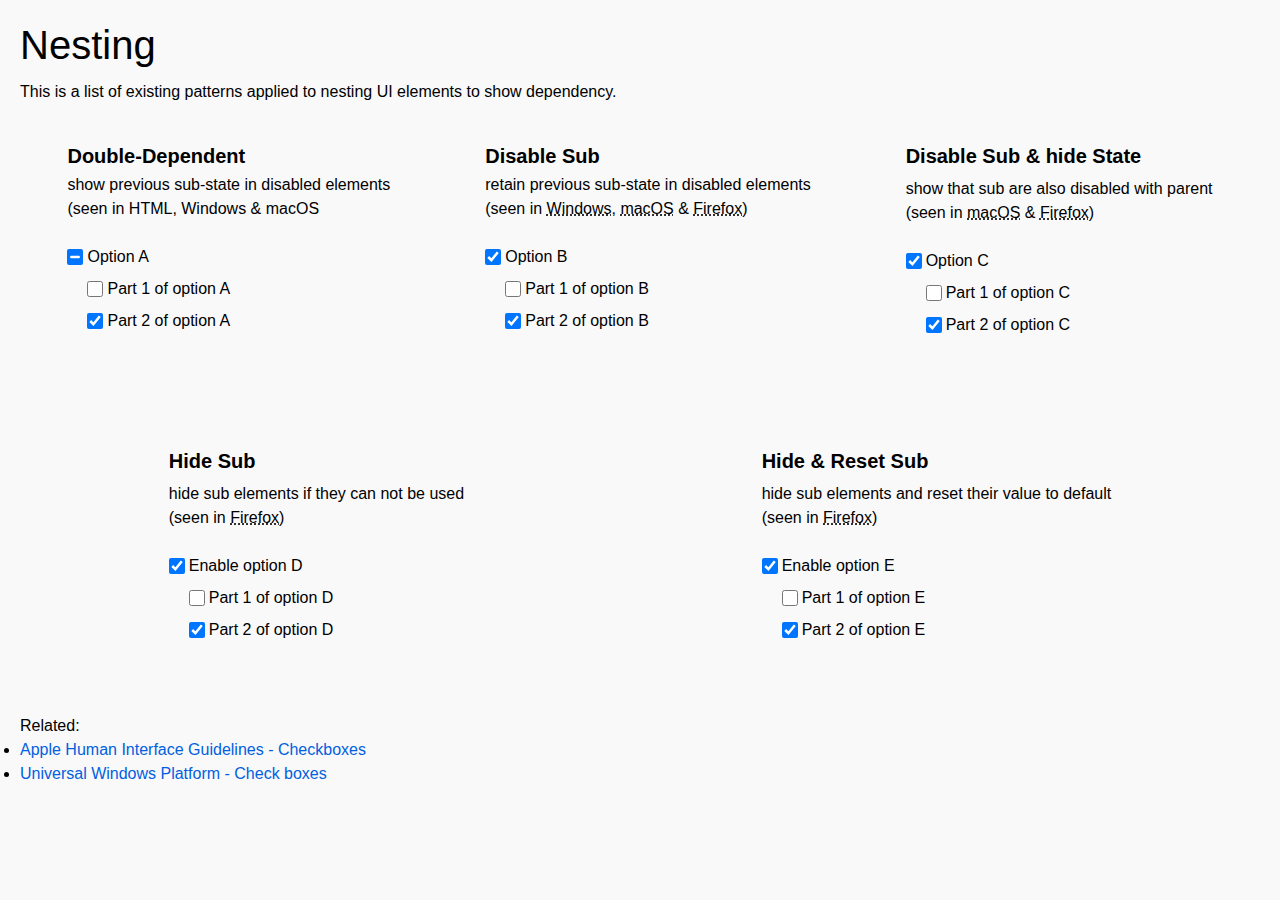
==== PDS/components/nesting_UI_elements/index.html @ 578e5bb3 "[add] nesting behaviour types demo" ====
<!DOCTYPE html>
<html>
<head>
  <meta charset="utf-8">
  <meta name="viewport" content="width=device-width">
  <meta name="description" content="Checkbox - Component - PDS">
  <title>Checkbox - Component - PDS</title>
  <link href="./../../base.css" rel="stylesheet">
  <link href="./../../variables.css" rel="stylesheet">
  <link href="./../../font.css" rel="stylesheet">
  <link href="./styles.css" rel="stylesheet">
  <style>
  </style>
</head>
<body onload="(function(){updateBottomUp(); updateChild(); alluncheck_updateChild(); updateHideChild(); updateHideResSub();})()" style="margin:20px; height: auto;">
  <h1 class="label-section" style="margin-bottom:10px;">Nesting</h1>
  <p>This is a list of existing patterns applied to nesting UI elements to show dependency.</p>

  <div style="display: flex; flex-wrap: wrap; justify-content: flex-start;">

    <div class="container-content">
      <section id="indetermined">
        <h2 class="label-section group-ui-elements has-helptext">Double-Dependent</h2>
        <p class="label-section">show previous sub-state in disabled elements<br/>
          (seen in HTML, Windows &amp; macOS<br/>&nbsp;</p>
        <div class="group-ui-elements item-checkbox">
          <input id="checkbox-01" type="checkbox" checked>
          <label for="checkbox-01">Option A</label>
        </div>
        <div class="group-ui-elements item-checkbox subcheckbox">
          <input id="checkbox-02" type="checkbox" class="part">
          <label for="checkbox-02">Part 1 of option A</label>
        </div>
        <div class="group-ui-elements item-checkbox subcheckbox">
          <input id="checkbox-03" type="checkbox" class="part" checked>
          <label for="checkbox-03">Part 2 of option A</label>
        </div>
      </section>
    </div>

    <div class="container-content">
      <section id="disable-sub-retain">
        <h2 class="label-section group-ui-elements has-helptext">Disable Sub</h2>
        <p class="label-section">retain previous sub-state in disabled elements<br/>
          (seen in <abbr title="Settings - Network - Proxy">Windows</abbr>, <abbr title="Preferences - Date and Time">macOS</abbr> &amp; <abbr title="Preferences - Block dangerous content">Firefox</abbr>)<br/>&nbsp;</p>
        <div class="group-ui-elements item-checkbox">
          <input id="checkbox-04" type="checkbox" checked>
          <label for="checkbox-04">Option B</label>
        </div>
        <div class="group-ui-elements item-checkbox subcheckbox">
          <input id="checkbox-05" type="checkbox">
          <label for="checkbox-05">Part 1 of option B</label>
        </div>
        <div class="group-ui-elements item-checkbox subcheckbox">
          <input id="checkbox-06" type="checkbox" checked>
          <label for="checkbox-06">Part 2 of option B</label>
        </div>
      </section>
    </div>

    <div class="container-content">
      <section id="disable-visible-state">
        <h2 class="label-section">Disable Sub &amp; hide State</h2>
        <p class="label-section">show that sub are also disabled with parent<br/>(seen in <abbr title="Preferences - App Store">macOS</abbr> &amp; <abbr title="Firefox Preferences - Search Suggestions, Data Collection">Firefox</abbr>)<br/>&nbsp;</p>
        <div class="group-ui-elements item-checkbox">
          <input id="alluncheck_parent" type="checkbox" checked>
          <label for="alluncheck_parent">Option C</label>
        </div>
        <div class="group-ui-elements item-checkbox subcheckbox">
          <input id="alluncheck_childA" type="checkbox">
          <label for="alluncheck_childA">Part 1 of option C</label>
        </div>
        <div class="group-ui-elements item-checkbox subcheckbox">
          <input id="alluncheck_childB" type="checkbox" checked>
          <label for="alluncheck_childB">Part 2 of option C</label>
        </div>
      </section>
    </div>

    <div class="container-content">
      <section id="disable-visible-state">
        <h2 class="label-section">Hide Sub</h2>
        <p class="label-section">hide sub elements if they can not be used<br/>(seen in <abbr title="Firefox Preferences - Performance">Firefox</abbr>)<br/>&nbsp;</p>
        <div class="group-ui-elements item-checkbox">
          <input id="hidesub_parent" type="checkbox" checked>
          <label for="hidesub_parent">Enable option D</label>
        </div>
        <div class="group-ui-elements item-checkbox subcheckbox">
          <input id="hidesub_childA" type="checkbox">
          <label for="hidesub_childA">Part 1 of option D</label>
        </div>
        <div class="group-ui-elements item-checkbox subcheckbox">
          <input id="hidesub_childB" type="checkbox" checked>
          <label for="hidesub_childB">Part 2 of option D</label>
        </div>
      </section>
    </div>

    <div class="container-content">
      <section id="disable-visible-state">
        <h2 class="label-section">Hide &amp; Reset Sub</h2>
        <p class="label-section">hide sub elements and reset their value to default<br/>(seen in <abbr title="Firefox Preferences - History">Firefox</abbr>)<br/>&nbsp;</p>
        <div class="group-ui-elements item-checkbox">
          <input id="hideResSub_parent" type="checkbox" checked>
          <label for="hideResSub_parent">Enable option E</label>
        </div>
        <div class="group-ui-elements item-checkbox subcheckbox">
          <input id="hideResSub_childA" type="checkbox">
          <label for="hideResSub_childA">Part 1 of option E</label>
        </div>
        <div class="group-ui-elements item-checkbox subcheckbox">
          <input id="hideResSub_childB" type="checkbox" checked>
          <label for="hideResSub_childB">Part 2 of option E</label>
        </div>
      </section>
    </div>

  </div>

  <p>Related:
    <ul>
      <li><a href="https://developer.apple.com/macos/human-interface-guidelines/buttons/checkboxes/#bxlabels-checkboxes-onoff-examples">Apple Human Interface Guidelines - Checkboxes</a></li>
      <li><a href="https://docs.microsoft.com/en-us/windows/uwp/design/controls-and-patterns/checkbox">Universal Windows Platform - Check boxes</a></li>
    </ul>
  </p>
  <script src="./checkcheckboxstate.js"></script>
</body>
</html>
---- PDS/base.css ----
/* ====================== */
/* ---General Styles----- */
/* ====================== */

* {
  margin: 0;
  padding: 0;
  box-sizing: border-box;
}

html {
  height: 100%;
}

body {
  padding: 0;
  height: 100%;
  background-color: var(--grey-10);
  font: -moz-dialog;
  font-family: -apple-system,BlinkMacSystemFont,"Segoe UI",Roboto,Oxygen-Sans,Ubuntu,Cantarell,"Helvetica Neue",sans-serif;
  line-height: 1.5em;
}

body.demo {
  display:flex;
  justify-content:center;
  align-items:center;
  width:100%;
  height:100%;
}

button, select, input {
  -moz-appearance: none;
  border-radius: var(--border-radius);
}

hr {
  margin: 0 auto;
  margin-bottom: 32px;
  width: 100%;
  border: none;
  height: 1px;
  background-color:var(--grey-90-10);
}

a:link {
  color: var(--blue-60);
  text-decoration: none;
}

a:hover {
  color: var(--blue-70);
  text-decoration: underline;
}

a:visited {
  color: var(--blue-60);
}


/* ====================== */
/* ---Content Styles----- */
/* ====================== */

h2.label-section {
  font-size: 1.25em;
  line-height: 1.25em;
  margin-bottom: 8px;
}

section {
  margin-bottom: 32px;
  width: -moz-fit-content;
}

.container-content,
.container-demo {
  margin: 0 auto;
  padding: 20px;
}

.container-demo {
  width: -moz-fit-content;
}

.group-ui-elements {
  margin-bottom: 16px;
}

.group-ui-elements.item-checkbox,
.group-ui-elements.item-radiobutton {
  display: flex;
  align-items: center;
}

.group-ui-elements.subitem,
.group-ui-elements.item-checkbox.subcheckbox,
.group-ui-elements.item-radiobutton.subradiobutton {
  padding-left: 20px;
}

.group-ui-elements.item-checkbox + .group-ui-elements.item-checkbox,
.group-ui-elements.item-radiobutton + .group-ui-elements.item-radiobutton {
  margin-top: -8px;
}

.group-ui-elements.has-helptext {
  margin-bottom: 4px;
}

.group-ui-elements.item-checkbox + .item-helptext,
.group-ui-elements.item-radiobutton + .item-helptext {
  margin-left: 20px;
}

.item-helptext {
  font-size: .9em;
  line-height: 1.35em;
  color: #737373;
}

.item-helptext + .group-ui-elements.item-checkbox,
.item-helptext + .group-ui-elements.item-radiobutton {
  margin-top: -8px; /* ensure that a checkbox after a checkbox with helptext is decently spaced */
}
---- PDS/variables.css ----
/* ====================== */
/* ------Variables------- */
/* ====================== */

:root {
   --magenta-50:#ff1ad9;
   --magenta-60:#ed00b5;
   --magenta-70:#b5007f;
   --magenta-80:#7d004f;
   --magenta-90:#440027;

   --purple-50:#9400ff;
   --purple-60:#8000d7;
   --purple-70:#6200a4;
   --purple-80:#440071;
   --purple-90:#25003e;

   --blue-40:#45a1ff;
   --blue-50:#0a84ff;
   --blue-60:#0060df;
   --blue-70:#003eaa;
   --blue-80:#002275;
   --blue-90:#000f40;

   --teal-50:#00feff;
   --teal-60:#00c8d7;
   --teal-70:#008ea4;
   --teal-80:#005a71;
   --teal-90:#002d3e;

   --green-50:#30e60b;
   --green-60:#12bc00;
   --green-70:#058b00;
   --green-80:#006504;
   --green-90:#003706;

   --yellow-50:#ffe900;
   --yellow-60:#d7b600;
   --yellow-70:#a47f00;
   --yellow-80:#715100;
   --yellow-90:#3e2800;

   --red-50:#ff0039;
   --red-60:#d70022;
   --red-70:#a4000f;
   --red-80:#5a0002;
   --red-90:#3e0200;

   --orange-50:#ff9400;
   --orange-60:#d76e00;
   --orange-70:#a44900;
   --orange-80:#712b00;
   --orange-90:#3e1300;

   --white:#ffffff;

   --grey-10:#f9f9fa;
   --grey-20:#ededf0;
   --grey-30:#d7d7db;
   --grey-40:#b1b1b3;
   --grey-50:#737373;
   --grey-60:#4a4a4f;
   --grey-70:#38383d;
   --grey-80:#2a2a2e;
   --grey-90:#0c0c0d;
   --grey-90-values: 240, 4%, 5%;
   --grey-90-90: hsla(var(--grey-90-values), .9);
   --grey-90-80: hsla(var(--grey-90-values), .8);
   --grey-90-70: hsla(var(--grey-90-values), .7);
   --grey-90-60: hsla(var(--grey-90-values), .6);
   --grey-90-50: hsla(var(--grey-90-values), .5);
   --grey-90-40: hsla(var(--grey-90-values), .4);
   --grey-90-30: hsla(var(--grey-90-values), .3);
   --grey-90-20: hsla(var(--grey-90-values), .2);
   --grey-90-10: hsla(var(--grey-90-values), .1);

   --ink-70:#363959;
   --ink-80:#202340;
   --ink-90:#0f1126;

  /* Colors */
  --blue-50-values: 210, 100%, 52%;

  --blue-50-10: hsla(var(--blue-50-values), .1);
  --blue-50-20: hsla(var(--blue-50-values), .2);
  --blue-50-30: hsla(var(--blue-50-values), .3);


  --teal-50-values: 180, 100%, 50%;
  --teal-60-values: 184, 100%, 42%;

  --teal-50-10: hsla(var(--teal-50-values), .1);
  --teal-50-20: hsla(var(--teal-50-values), .2);

  --teal-60-10: hsla(var(--teal-60-values), .1);
  --teal-60-20: hsla(var(--teal-60-values), .2);


  --grey-10-values: 240, 9%, 98%;

  --grey-10: hsl(var(--grey-10-values));
  --grey-90: hsl(var(--grey-90-values));

  --grey-10-025: hsla(var(--grey-10-values), .025);
  --grey-10-05: hsla(var(--grey-10-values), .05);
  --grey-10-10: hsla(var(--grey-10-values), .1);
  --grey-10-20: hsla(var(--grey-10-values), .2);
  --grey-10-30: hsla(var(--grey-10-values), .3);
  --grey-10-40: hsla(var(--grey-10-values), .4);

  --grey-90-025: hsla(var(--grey-90-values), .025);
  --grey-90-05: hsla(var(--grey-90-values), .05);

  /* Animation Curves */
  --animation-curve: cubic-bezier(.07,.95,0,1);


  /* Border Radii */
  --border-radius: 2px;
  --border-radius-inner: 3px;
  --border-radius-outer: 4px;
}
---- PDS/font.css ----
/* ====================== */
/* --------Fonts--------- */
/* ====================== */

/* via https://github.com/dnordstrom/firasans.kit */
/* Regular */
@font-face {
    font-family: 'Fira Sans';
    src: url([data-uri]) format('woff');
    font-weight: 400;
    font-style: normal;
}
---- PDS/components/nesting_UI_elements/styles.css ----
/* ====================== */
/* ---General Styles----- */
/* ====================== */

* {
  margin: 0;
  padding: 0;
  box-sizing: border-box;
}

html {
  height: 100%;
}

body {
  padding: 0;
  height: 100%;
  background-color: var(--grey-10);
  font: -moz-dialog;
  line-height: 1.5em;
}

button, select, input {
  -moz-appearance: none;
  border-radius: var(--border-radius);
}

hr {
  margin: 0 auto;
  margin-bottom: 32px;
  width: 100%;
  border: none;
  height: 1px;
  background-color:var(--grey-90-10);
}

a:link {
  color: var(--blue-60);
  text-decoration: none;
}

a:hover {
  color: var(--blue-70);
  text-decoration: underline;
}

a:visited {
  color: var(--blue-60);
}




/* ====================== */
/* ---Content Styles----- */
/* ====================== */

h1 {
  font-size: 2.5em;
  font-weight: 200;
  line-height: 1.25em;
  margin-bottom: 32px;
}

h2.label-section {
  font-size: 1.25em;
/*   font-size: .9em; */
  line-height: 1.25em;
  margin-bottom: 8px;
}

section {
  margin-bottom: 32px;
}

.container-content {
  margin: 0 auto;
  padding: 40px;
  /*width: 640px;*/
}

.group-ui-elements {
  margin-bottom: 16px;
}

.group-ui-elements.item-checkbox {
  display: flex;
  align-items: center;
}

.group-ui-elements.subitem,
.group-ui-elements.item-checkbox.subcheckbox {
  padding-left: 20px;
}

.group-ui-elements.item-checkbox + .group-ui-elements.item-checkbox {
  margin-top: -8px;
}


.group-ui-elements.has-helptext {
  margin-bottom: 4px;
}

.group-ui-elements.item-button-group {
  display: flex;
}

.group-ui-elements.item-button {
  display: flex;
}

.group-ui-elements.item-button > label {
  flex: 1 1 auto;
}

.group-ui-elements.item-field,
.group-ui-elements.item-dropdown {
  display: flex;
  flex-direction: column;
}

.group-ui-elements.item-dropdown-inline {
  display: flex;
  align-items: center;
}

.group-ui-elements.item-dropdown-inline label {
/*   margin-right: 4px; */
}

.group-ui-elements.item-dropdown-inline select {
  margin-right: 8px;
  min-width: auto;
}

.group-ui-elements.item-field label,
.group-ui-elements.item-dropdown label {
  margin-bottom: 4px;
}

.group-ui-elements.item-dropdown select {
  width: -moz-fit-content;
}

.group-ui-elements.item-checkbox + .item-helptext {
  margin-left: 20px;
}

.group-ui-elements.has-attached-buttons {
  margin-bottom: 8px;
}

.item-helptext {
  font-size: .9em;
  line-height: 1.35em;
  color: #737373;
  -moz-user-select: none;
}

.group-ui-elements.item-link {
  display: flex;
  align-items: center;
}

.group-ui-elements.item-link .link {
  margin-right: 4px;
}

.group-ui-elements.item-link .link-icon {
  width: 16px;
  height: 16px;
  background-image: url("../images/external-link-16.svg");
  background-repeat: no-repeat;
  background-position: center center;
}

.group-ui-elements.two-pane {
  display: flex;
}

.group-ui-elements.two-pane > .group-ui-elements {
  margin-bottom: 0;
}

.group-ui-elements.two-pane > .group-ui-elements:first-child {
  margin: 0 4px 0 0;
}

.group-ui-elements.two-pane > .group-ui-elements:last-child {
  margin: 0 0 0 4px;
}

.group-ui-elements.item-field-button-combo {
  display: flex;
}
.group-ui-elements.item-field-button-combo > input[type="text"] {
  border-radius: var(--border-radius) 0 0 var(--border-radius);
}
.group-ui-elements.item-field-button-combo > button {
  border-radius: 0 var(--border-radius) var(--border-radius) 0;
}



/* ====================== */
/* ------UI Styles------- */
/* ====================== */

label {
  -moz-user-select: none;
}

/* -------Button and Select------- */

button,
select {
  display: block;
  height: 30px;
  padding: 0 8px 0;
  margin: 0 4px;
  min-width: 132px;
  background-color: var(--grey-90-10);
  border: none;
  border-radius: var(--border-radius);
  font-size: inherit;
  overflow: hidden;
  white-space: nowrap;
  text-overflow: ellipsis;
}

button:last-child,
select:last-child {
  margin: 0 0 0 4px;
}

button:first-child,
select:first-child {
  margin: 0 4px 0 0;
}

button:only-of-type,
select:only-of-type {
  margin: 0;
}

button:hover,
select:hover {
  background-color: var(--grey-90-20);
}

button:hover:active,
select:hover:active {
  background-color: var(--grey-90-30);
}

button::-moz-focus-inner{
  outline: 0;
  border: 0;
}

button.button-primary {
  background-color: var(--blue-60);
  color: white;
/*   font-weight: bold; */
}

button.button-primary:hover {
  background-color: var(--blue-70);
  color: white;
}

button.button-primary:hover:active {
  background-color: var(--blue-80);
  color: white;
}

button:disabled,
button:disabled:hover,
button:disabled:hover:active {
  opacity: .4;
  color: -moz-dialogtext;
  background-color: var(--grey-90-10);
}


/* -------Select Specific------- */

select {
  -moz-padding-end: 24px;
  background-image: url("../images/dropdown-16.svg");
  background-repeat: no-repeat;
  background-position: calc(100% - 8px) center;
  text-overflow: ellipsis;
}

option {
  -moz-appearance: none;
  font-size: 14px;
}

/* Hack for hiding the focus ring inside of the dropdown :( */
select:-moz-focusring {
  color: transparent;
  text-shadow:0 0 0 #000; /* your normal text color here */
}
select:-moz-focusring * {
  color: #000; /* your normal text color here */
  text-shadow: none;
}


/* --------Fields-------- */

input[type="text"] {
  width: 100%;
  height: 30px;
  padding: 0 6px 0;
  background-color: #fff;
  border: 1px solid var(--grey-90-20);
  font: caption;
  transition-property: box-shadow;
  transition-duration: 150ms;
  transition-timing-function: cubic-bezier(var(--animation-curve));
}

input[type="text"]:hover {
  border: 1px solid var(--grey-90-30);
}

input[type="text"].disabled {
  color: var(--color-grey-disabled);
  opacity: .5;
}

input[type="text"]:not(disabled="true"):hover {
  border: 1px solid var(--grey-90);
}

input[type="text"].search-field {
  padding: 0 6px 0 28px;
  background-image: url("../images/search-16.svg");
  background-repeat: no-repeat;
  background-position: 6px center;
  background-size: 16px;
}


/* --------Radio and Checkboxes-------- */

@keyframes checked {
  from {
  background-size: 8px;
  }
  to {
  background-size: 16px;
  }
}

input[type="checkbox"],
input[type="checkbox"]:disabled:hover,
input[type="checkbox"]:disabled:hover:active,
input[type="radio"] {
  margin-right: 4px;
  width: 16px;
  height: 16px;
  background-color: var(--grey-90-10);
  background-size: 4px;
  background-repeat: no-repeat;
  background-position: center center;
  border: 1px solid var(--grey-90-30);
}

input[type="radio"] {
  border-radius: 100%;
}

input[type="checkbox"]:hover,
input[type="radio"]:hover {
  background-color: var(--grey-90-10);
}

input[type="checkbox"]:hover:active,
input[type="radio"]:hover:active {
  background-color: var(--grey-90-30);
}

input[type="checkbox"]:checked,
input[type="checkbox"]:checked:disabled:hover,
input[type="checkbox"]:checked:disabled:hover:active,
input[type="radio"]:checked {
  background-color: var(--blue-60);
  background-image: url("./images/check-16.svg");
  background-size: 16px;

  border: none;

  animation-name: checked;
  animation-delay: 0;
  animation-direction: forwards;
  animation-duration: 500ms;
  animation-iteration-count: 1;
  animation-timing-function:  var(--animation-curve);
}
input[type="radio"]:checked {
  background-image: url("./images/radio-16.svg");
}

input[type="checkbox"]:checked:hover,
input[type="radio"]:checked:hover {
  background-color: var(--blue-70);
}

input[type="checkbox"]:checked:hover:active,
input[type="radio"]:checked:hover:active {
  background-color: var(--blue-80);
}

/* --------Indetermined-------- */

input[type="checkbox"]:indeterminate {
  background-color: var(--blue-60);
  background-image: url("./indetermined.svg");
  background-size: 16px;
}

/* --------Disabled-------- */

input[type="checkbox"]:disabled {
  opacity: 0.5;
}

input[type="checkbox"]:disabled + label {
  color: rgb(127, 127, 127);
}



/* --------Focus-------- */

a:link:focus {
  box-shadow: 0 0 0 2px var(--blue-50),
              0 0 0 6px var(--blue-50-30);
  border-radius: 2px;
}

button:focus,
select:focus {
  box-shadow: 0 0 0 1px var(--blue-50) inset,
              0 0 0 1px var(--blue-50),
              0 0 0 4px var(--blue-50-30);
}

input[type="checkbox"]:focus,
input[type="radio"]:focus {
  border-color: var(--blue-50);
  box-shadow: 0 0 0 1px var(--blue-50),
              0 0 0 4px var(--blue-50-30);
}

button.button-primary:focus,
input[type="checkbox"]:checked:focus,
input[type="radio"]:checked:focus {
  box-shadow: 0 0 0 1px var(--blue-50) inset,
              0 0 0 1px var(--blue-50),
              0 0 0 4px var(--blue-50-30);
}

input[type="text"]:focus   {
  border-color: var(--blue-50);
  box-shadow: 0 0 0 1px var(--blue-50),
              0 0 0 4px var(--blue-50-30);
}


/* --------Multi-Select Table-------- */

.multiselect-table {
  width: 100%;
  background-color: #fff;
  border: 1px solid var(--grey-30);
  border-collapse: collapse;
}

.multiselect-table > thead > tr > td {
  height: 30px;
  background-color: var(--grey-90-025);
  border-bottom: 1px solid var(--grey-30);
}

.multiselect-table tr > td {
  height: 30px;
  padding: 0 8px;
}

.multiselect-table tr > td.engine-status {
  width: 32px;
  line-height: 0;
  text-align: center;
  vertical-align: middle;
}

.multiselect-table td.separator {
  padding: 0;
  width: 1px;
}

.multiselect-table > thead td.separator > div {
  padding: 0;
  width: 1px;
  height: 24px;
  background-color: var(--grey-30);
}

.multiselect-table > tbody tr:nth-child(even) {
  background-color: var(--grey-90-025);
}

.multiselect-table > tbody t  r {
  -moz-user-select: none;
}

.multiselect-table > tbody tr:hover {
  background-color: var(--grey-90-10);
}

.column-search-engine {
  display: flex;
  align-items: center;
}

.engine-status {
/*   background-image: url("../images/check-16-active.svg"); */
  background-repeat: no-repeat;
  background-position: center center;
}
.engine-status input[type="checkbox"] {
  margin: 0;
}

.favicon {
  margin-right: 4px;
  width: 16px;
  height: 16px;
  background-color: var(--grey-30);
}


/* --------Transitions-------- */

button,
select,
input[type="text"],
input[type="checkbox"] {
  transition-property: box-shadow;
  transition-duration: 150ms;
  transition-timing-function: cubic-bezier(var(--animation-curve));
}


@keyframes focus-ring-color-shift {
  from {
    box-shadow: 0 0 0 1px var(--blue-50) inset,
                0 0 0 4px var(--blue-50-10),
                0 0 0 2px var(--blue-50-20);
  }
  to {
    box-shadow: 0 0 0 1px var(--teal-60) inset,
                0 0 0 4px var(--teal-50-10),
                0 0 0 2px var(--teal-60-20);
  }
}

@keyframes focus-ring-color-shift-solid {
  from {
    box-shadow: 0 0 0 1px var(--blue-50) inset,
                0 0 0 4px var(--blue-50-10),
                0 0 0 2px var(--blue-50-20),
                0 0 0 2px #fff inset;
  }
  to {
    box-shadow: 0 0 0 1px var(--teal-60) inset,
                0 0 0 4px var(--teal-50-10),
                0 0 0 2px var(--teal-60-20),
                0 0 0 2px #fff inset;
  }
}

@keyframes focus-ring-color-shift-field {
  from {
    border-color: var(--blue-50);
    box-shadow: 0 0 0 4px var(--blue-50-10),
                0 0 0 2px var(--blue-50-20);
  }
  to {
    border-color: var(--teal-60);
    box-shadow: 0 0 0 4px var(--teal-50-10),
                0 0 0 2px var(--teal-60-20);
  }
}
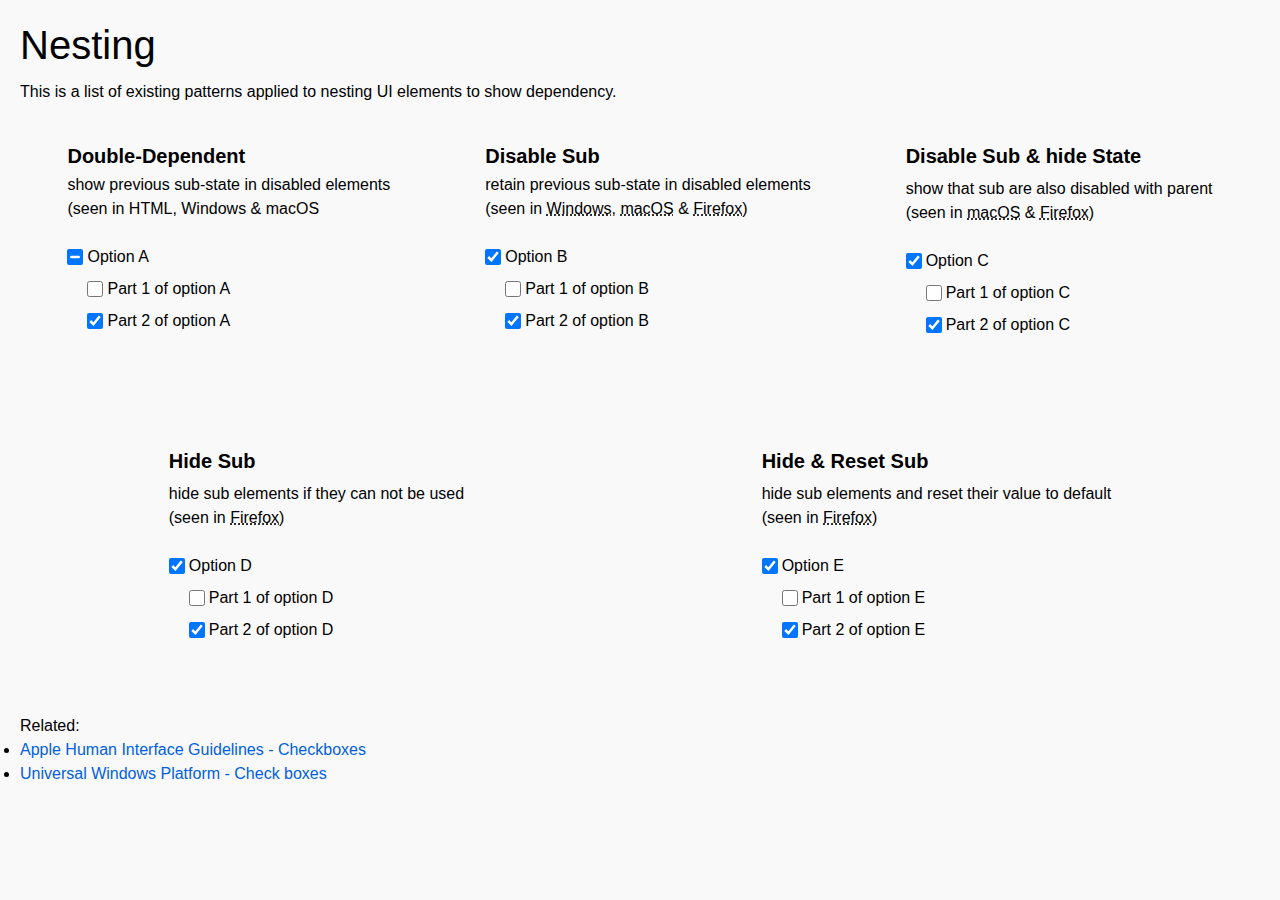
==== commit d97f85f7: "[fix] little typo" ====
--- a/PDS/components/nesting_UI_elements/index.html
+++ b/PDS/components/nesting_UI_elements/index.html
@@ -83,7 +83,7 @@
         <p class="label-section">hide sub elements if they can not be used<br/>(seen in <abbr title="Firefox Preferences - Performance">Firefox</abbr>)<br/>&nbsp;</p>
         <div class="group-ui-elements item-checkbox">
           <input id="hidesub_parent" type="checkbox" checked>
-          <label for="hidesub_parent">Enable option D</label>
+          <label for="hidesub_parent">Option D</label>
         </div>
         <div class="group-ui-elements item-checkbox subcheckbox">
           <input id="hidesub_childA" type="checkbox">
@@ -102,7 +102,7 @@
         <p class="label-section">hide sub elements and reset their value to default<br/>(seen in <abbr title="Firefox Preferences - History">Firefox</abbr>)<br/>&nbsp;</p>
         <div class="group-ui-elements item-checkbox">
           <input id="hideResSub_parent" type="checkbox" checked>
-          <label for="hideResSub_parent">Enable option E</label>
+          <label for="hideResSub_parent">Option E</label>
         </div>
         <div class="group-ui-elements item-checkbox subcheckbox">
           <input id="hideResSub_childA" type="checkbox">
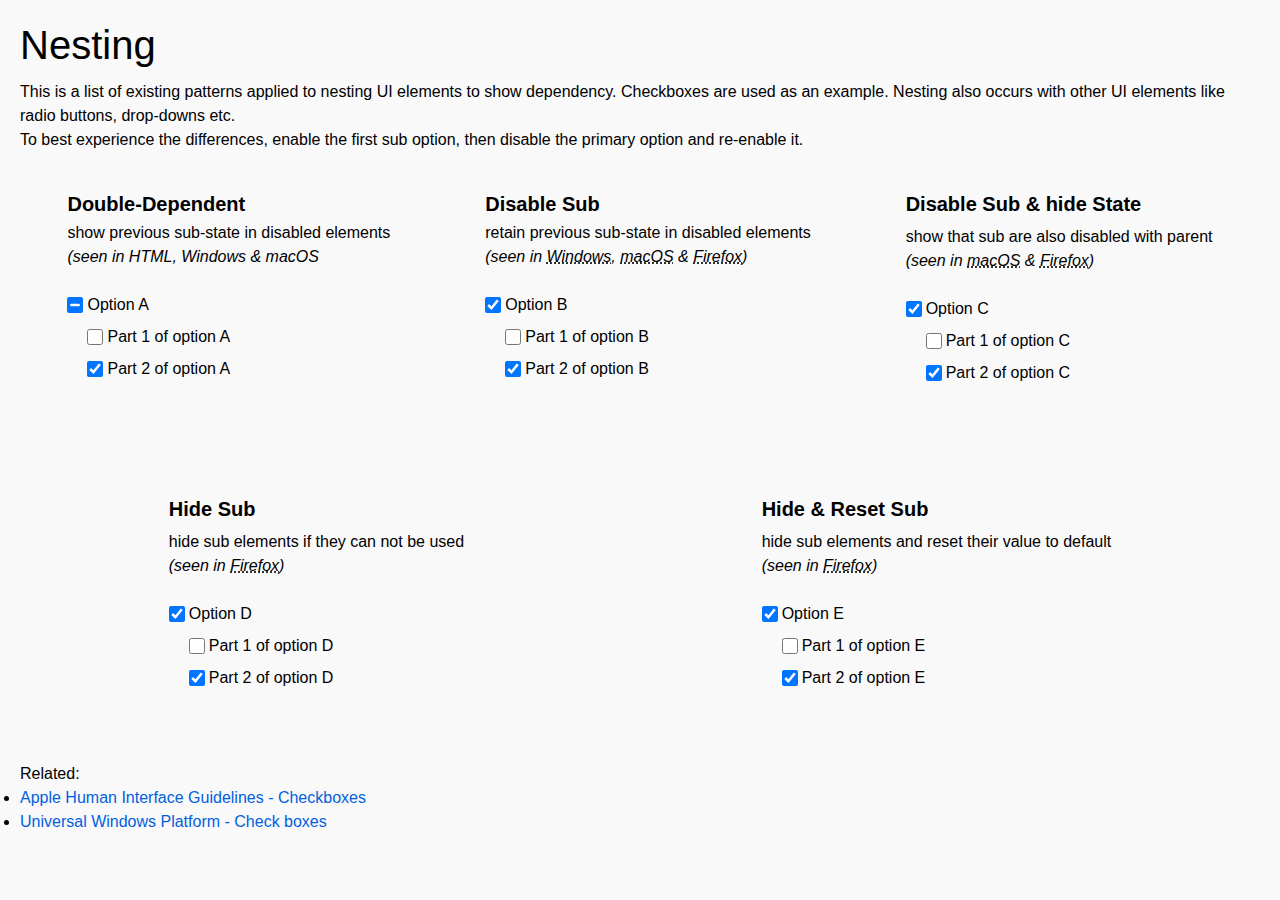
==== commit cbc1d5e3: "[add] more context to nesting example" ====
--- a/PDS/components/nesting_UI_elements/index.html
+++ b/PDS/components/nesting_UI_elements/index.html
@@ -3,7 +3,7 @@
 <head>
   <meta charset="utf-8">
   <meta name="viewport" content="width=device-width">
-  <meta name="description" content="Checkbox - Component - PDS">
+  <meta name="description" content="Nesting - Pattern - PDS">
   <title>Checkbox - Component - PDS</title>
   <link href="./../../base.css" rel="stylesheet">
   <link href="./../../variables.css" rel="stylesheet">
@@ -14,7 +14,8 @@
 </head>
 <body onload="(function(){updateBottomUp(); updateChild(); alluncheck_updateChild(); updateHideChild(); updateHideResSub();})()" style="margin:20px; height: auto;">
   <h1 class="label-section" style="margin-bottom:10px;">Nesting</h1>
-  <p>This is a list of existing patterns applied to nesting UI elements to show dependency.</p>
+  <p>This is a list of existing patterns applied to nesting UI elements to show dependency. Checkboxes are used as an example. Nesting also occurs with other UI elements like radio buttons, drop-downs etc.</p>
+  <p>To best experience the differences, enable the first sub option, then disable the primary option and re-enable it.</p>
 
   <div style="display: flex; flex-wrap: wrap; justify-content: flex-start;">
 
@@ -22,7 +23,7 @@
       <section id="indetermined">
         <h2 class="label-section group-ui-elements has-helptext">Double-Dependent</h2>
         <p class="label-section">show previous sub-state in disabled elements<br/>
-          (seen in HTML, Windows &amp; macOS<br/>&nbsp;</p>
+          <em>(seen in HTML, Windows &amp; macOS</em><br/>&nbsp;</p>
         <div class="group-ui-elements item-checkbox">
           <input id="checkbox-01" type="checkbox" checked>
           <label for="checkbox-01">Option A</label>
@@ -42,7 +43,7 @@
       <section id="disable-sub-retain">
         <h2 class="label-section group-ui-elements has-helptext">Disable Sub</h2>
         <p class="label-section">retain previous sub-state in disabled elements<br/>
-          (seen in <abbr title="Settings - Network - Proxy">Windows</abbr>, <abbr title="Preferences - Date and Time">macOS</abbr> &amp; <abbr title="Preferences - Block dangerous content">Firefox</abbr>)<br/>&nbsp;</p>
+          <em>(seen in <abbr title="Settings - Network - Proxy">Windows</abbr>, <abbr title="Preferences - Date and Time">macOS</abbr> &amp; <abbr title="Preferences - Block dangerous content">Firefox</abbr>)</em><br/>&nbsp;</p>
         <div class="group-ui-elements item-checkbox">
           <input id="checkbox-04" type="checkbox" checked>
           <label for="checkbox-04">Option B</label>
@@ -61,7 +62,8 @@
     <div class="container-content">
       <section id="disable-visible-state">
         <h2 class="label-section">Disable Sub &amp; hide State</h2>
-        <p class="label-section">show that sub are also disabled with parent<br/>(seen in <abbr title="Preferences - App Store">macOS</abbr> &amp; <abbr title="Firefox Preferences - Search Suggestions, Data Collection">Firefox</abbr>)<br/>&nbsp;</p>
+        <p class="label-section">show that sub are also disabled with parent<br/>
+          <em>(seen in <abbr title="Preferences - App Store">macOS</abbr> &amp; <abbr title="Firefox Preferences - Search Suggestions, Data Collection">Firefox</abbr>)</em><br/>&nbsp;</p>
         <div class="group-ui-elements item-checkbox">
           <input id="alluncheck_parent" type="checkbox" checked>
           <label for="alluncheck_parent">Option C</label>
@@ -80,7 +82,8 @@
     <div class="container-content">
       <section id="disable-visible-state">
         <h2 class="label-section">Hide Sub</h2>
-        <p class="label-section">hide sub elements if they can not be used<br/>(seen in <abbr title="Firefox Preferences - Performance">Firefox</abbr>)<br/>&nbsp;</p>
+        <p class="label-section">hide sub elements if they can not be used<br/>
+          <em>(seen in <abbr title="Firefox Preferences - Performance">Firefox</abbr>)</em><br/>&nbsp;</p>
         <div class="group-ui-elements item-checkbox">
           <input id="hidesub_parent" type="checkbox" checked>
           <label for="hidesub_parent">Option D</label>
@@ -99,7 +102,8 @@
     <div class="container-content">
       <section id="disable-visible-state">
         <h2 class="label-section">Hide &amp; Reset Sub</h2>
-        <p class="label-section">hide sub elements and reset their value to default<br/>(seen in <abbr title="Firefox Preferences - History">Firefox</abbr>)<br/>&nbsp;</p>
+        <p class="label-section">hide sub elements and reset their value to default<br/>
+          <em>(seen in <abbr title="Firefox Preferences - History">Firefox</abbr>)</em><br/>&nbsp;</p>
         <div class="group-ui-elements item-checkbox">
           <input id="hideResSub_parent" type="checkbox" checked>
           <label for="hideResSub_parent">Option E</label>
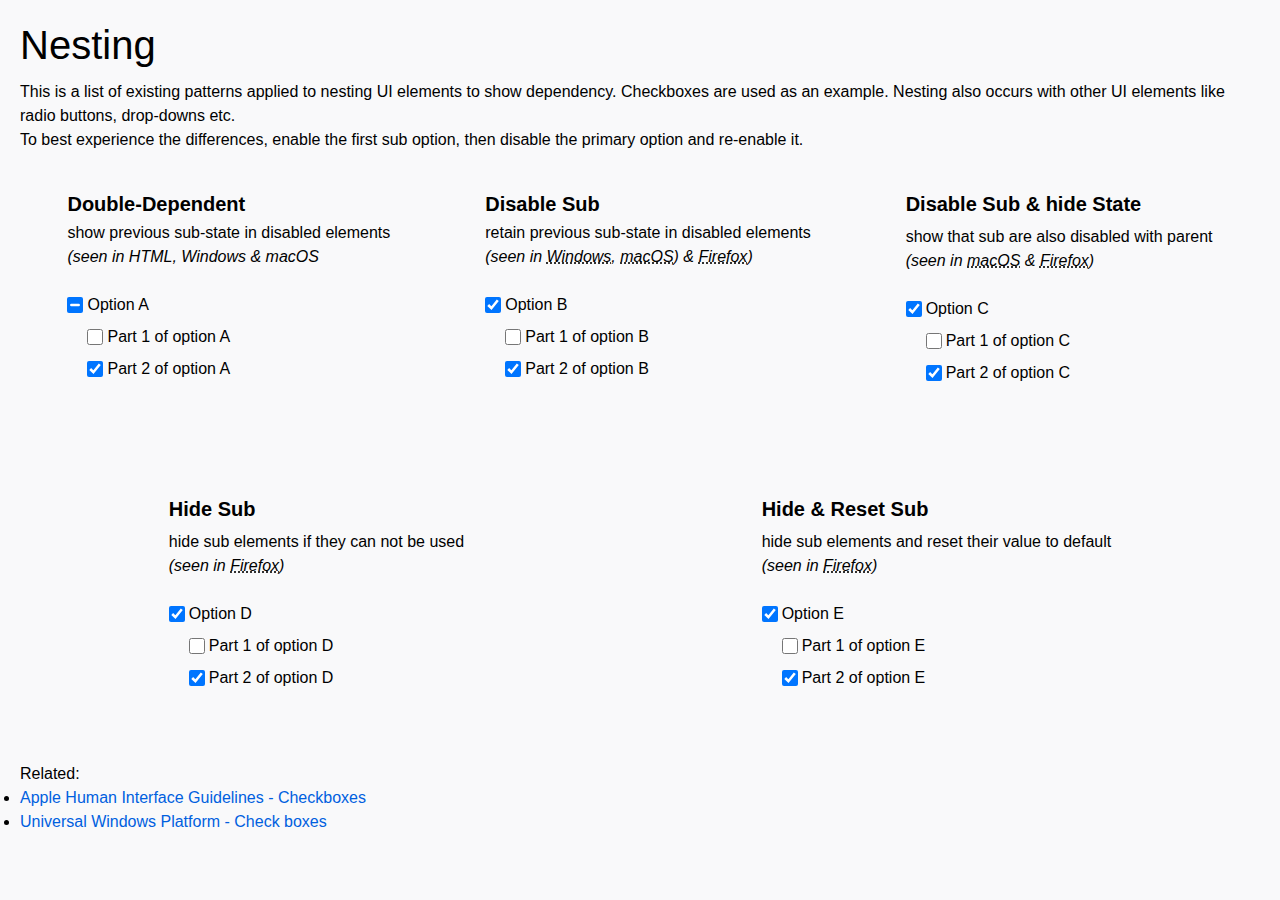
==== commit 3bd3a2fa: "[fix] typo" ====
--- a/PDS/components/nesting_UI_elements/index.html
+++ b/PDS/components/nesting_UI_elements/index.html
@@ -4,7 +4,7 @@
   <meta charset="utf-8">
   <meta name="viewport" content="width=device-width">
   <meta name="description" content="Nesting - Pattern - PDS">
-  <title>Checkbox - Component - PDS</title>
+  <title>Nesting - Pattern - PDS</title>
   <link href="./../../base.css" rel="stylesheet">
   <link href="./../../variables.css" rel="stylesheet">
   <link href="./../../font.css" rel="stylesheet">
@@ -43,7 +43,7 @@
       <section id="disable-sub-retain">
         <h2 class="label-section group-ui-elements has-helptext">Disable Sub</h2>
         <p class="label-section">retain previous sub-state in disabled elements<br/>
-          <em>(seen in <abbr title="Settings - Network - Proxy">Windows</abbr>, <abbr title="Preferences - Date and Time">macOS</abbr> &amp; <abbr title="Preferences - Block dangerous content">Firefox</abbr>)</em><br/>&nbsp;</p>
+          <em>(seen in <abbr title="Settings - Network - Proxy">Windows</abbr>, <abbr title="Preferences - Date and Time">macOS</abbr>) &amp; <abbr title="Preferences - Block dangerous content">Firefox</abbr>)</em><br/>&nbsp;</p>
         <div class="group-ui-elements item-checkbox">
           <input id="checkbox-04" type="checkbox" checked>
           <label for="checkbox-04">Option B</label>
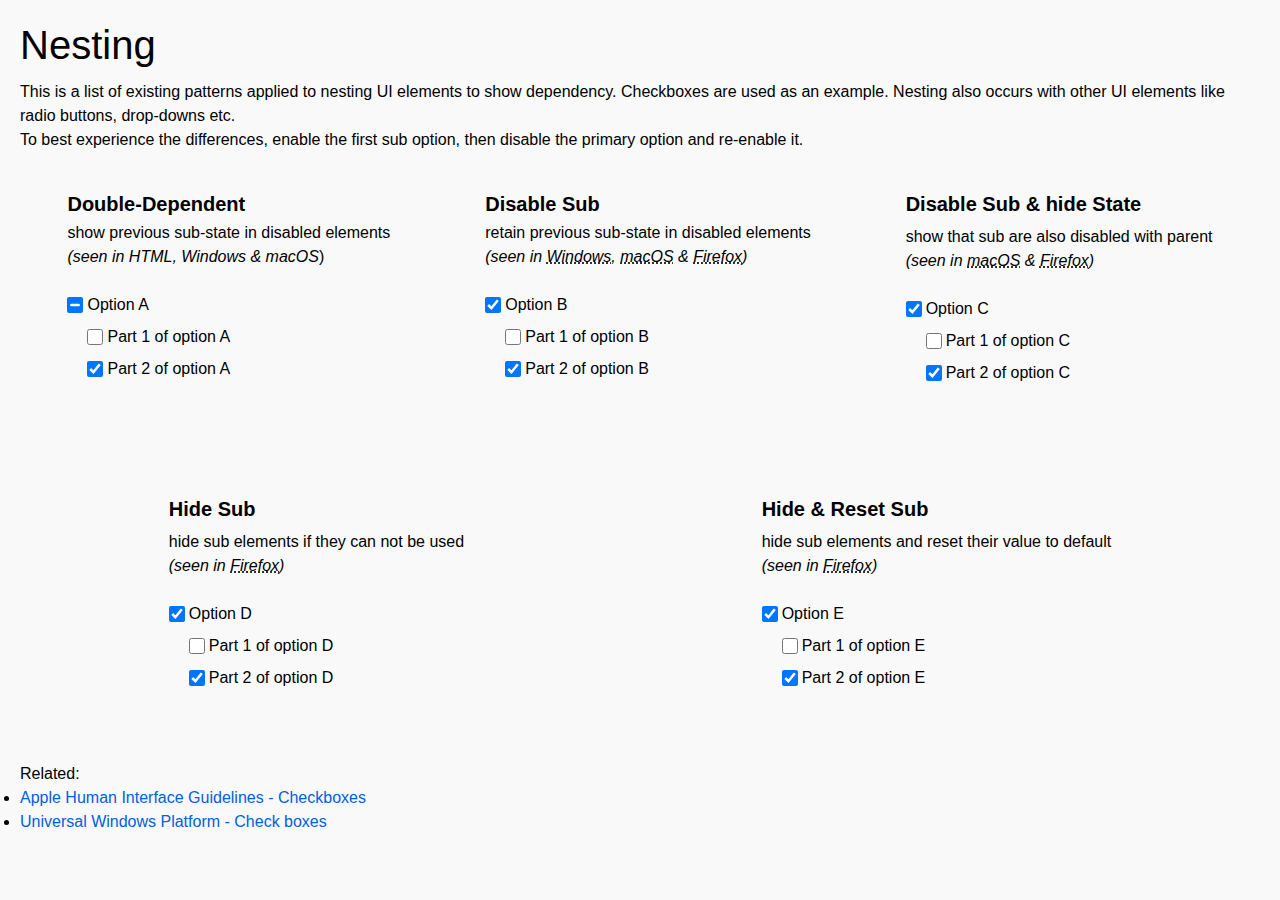
==== commit 038e48b8: "[fix] typo" ====
--- a/PDS/components/nesting_UI_elements/index.html
+++ b/PDS/components/nesting_UI_elements/index.html
@@ -23,7 +23,7 @@
       <section id="indetermined">
         <h2 class="label-section group-ui-elements has-helptext">Double-Dependent</h2>
         <p class="label-section">show previous sub-state in disabled elements<br/>
-          <em>(seen in HTML, Windows &amp; macOS</em><br/>&nbsp;</p>
+          <em>(seen in HTML, Windows &amp; macOS</em>)<br/>&nbsp;</p>
         <div class="group-ui-elements item-checkbox">
           <input id="checkbox-01" type="checkbox" checked>
           <label for="checkbox-01">Option A</label>
@@ -43,7 +43,7 @@
       <section id="disable-sub-retain">
         <h2 class="label-section group-ui-elements has-helptext">Disable Sub</h2>
         <p class="label-section">retain previous sub-state in disabled elements<br/>
-          <em>(seen in <abbr title="Settings - Network - Proxy">Windows</abbr>, <abbr title="Preferences - Date and Time">macOS</abbr>) &amp; <abbr title="Preferences - Block dangerous content">Firefox</abbr>)</em><br/>&nbsp;</p>
+          <em>(seen in <abbr title="Settings - Network - Proxy">Windows</abbr>, <abbr title="Preferences - Date and Time">macOS</abbr> &amp; <abbr title="Preferences - Block dangerous content">Firefox</abbr>)</em><br/>&nbsp;</p>
         <div class="group-ui-elements item-checkbox">
           <input id="checkbox-04" type="checkbox" checked>
           <label for="checkbox-04">Option B</label>
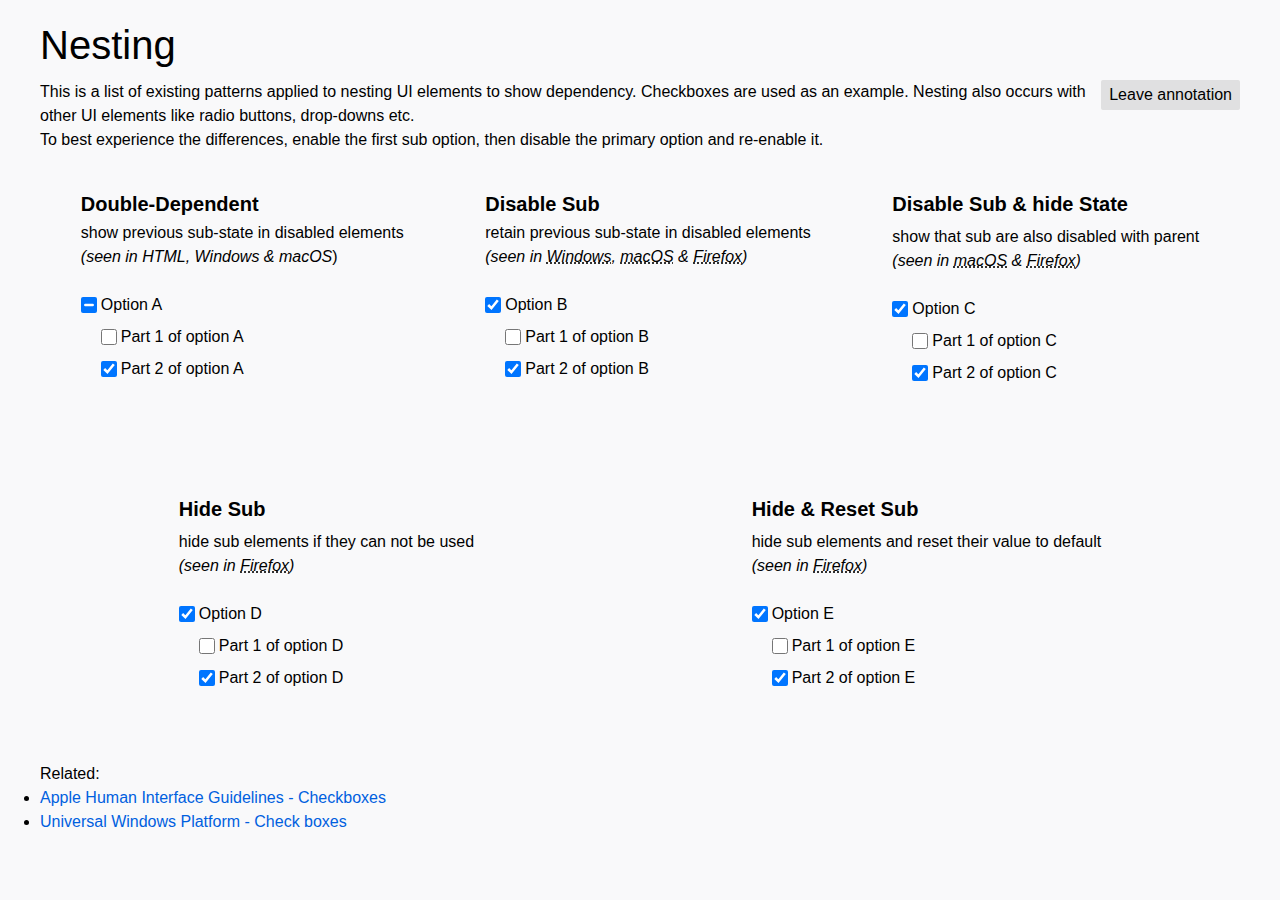
==== commit 78d97316: "[add] annotation ability" ====
--- a/PDS/components/nesting_UI_elements/index.html
+++ b/PDS/components/nesting_UI_elements/index.html
@@ -12,11 +12,12 @@
   <style>
   </style>
 </head>
-<body onload="(function(){updateBottomUp(); updateChild(); alluncheck_updateChild(); updateHideChild(); updateHideResSub();})()" style="margin:20px; height: auto;">
+<body onload="(function(){updateBottomUp(); updateChild(); alluncheck_updateChild(); updateHideChild(); updateHideResSub();})()" style="margin:20px 40px; height: auto;">
+
   <h1 class="label-section" style="margin-bottom:10px;">Nesting</h1>
+  <button onclick="(function(){annotateis();})()" style="float:right;">Leave annotation</button>
   <p>This is a list of existing patterns applied to nesting UI elements to show dependency. Checkboxes are used as an example. Nesting also occurs with other UI elements like radio buttons, drop-downs etc.</p>
   <p>To best experience the differences, enable the first sub option, then disable the primary option and re-enable it.</p>
-
   <div style="display: flex; flex-wrap: wrap; justify-content: flex-start;">
 
     <div class="container-content">
--- a/PDS/components/nesting_UI_elements/styles.css
+++ b/PDS/components/nesting_UI_elements/styles.css
@@ -229,6 +229,10 @@
   text-overflow: ellipsis;
 }
 
+.annotator-frame button {
+  min-width: initial;
+}
+
 button:last-child,
 select:last-child {
   margin: 0 0 0 4px;
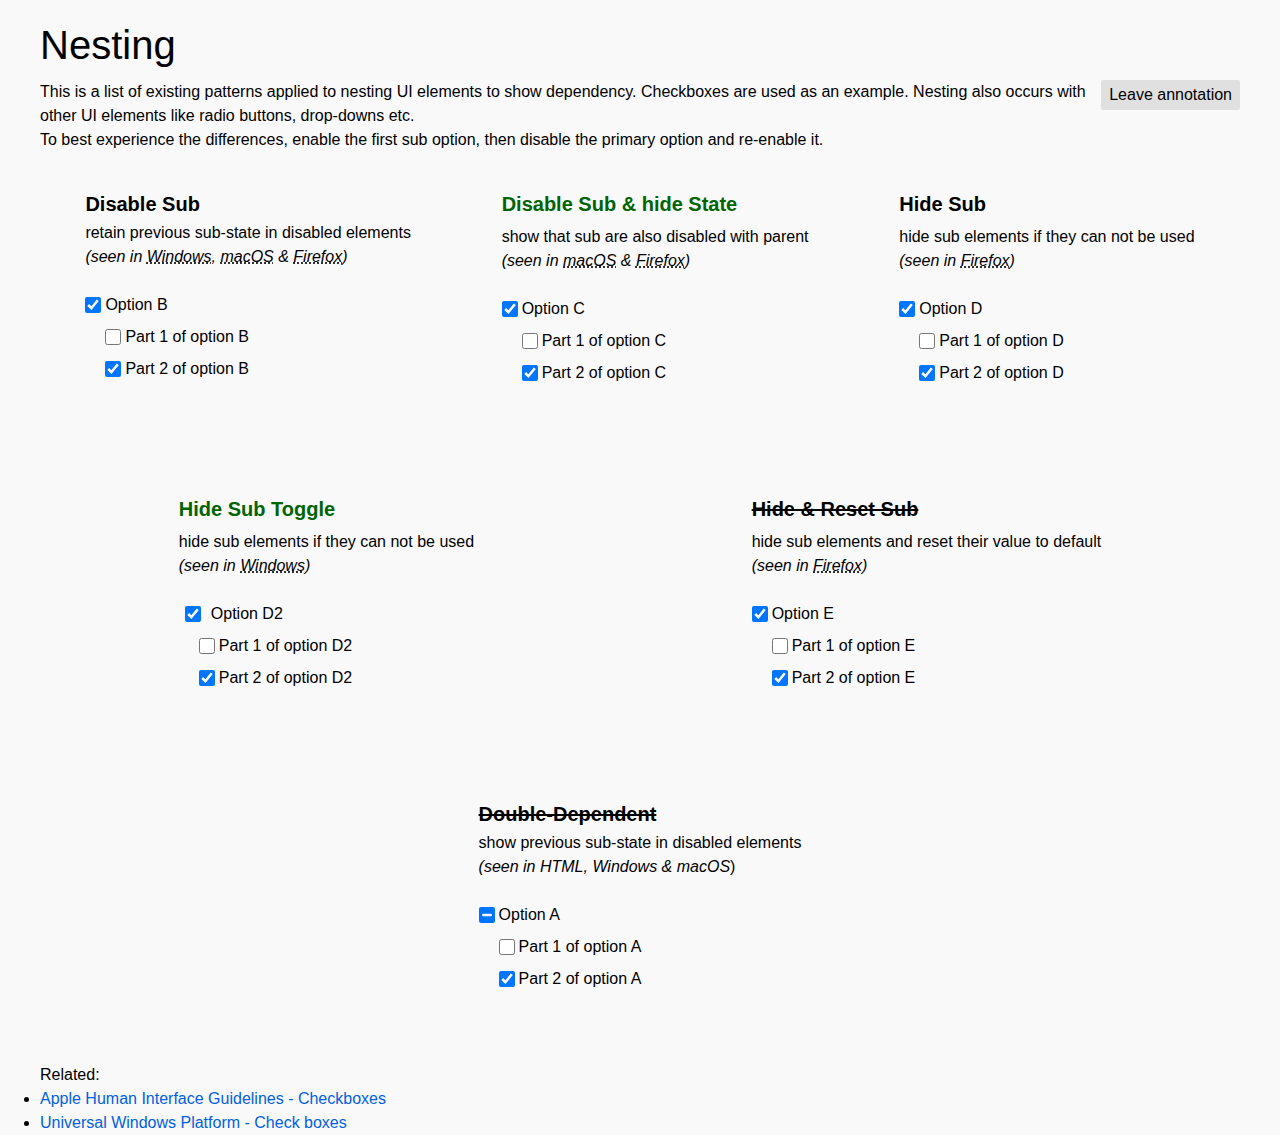
==== commit 1e327fbb: "[add] toggle state option" ====
--- a/PDS/components/nesting_UI_elements/index.html
+++ b/PDS/components/nesting_UI_elements/index.html
@@ -12,33 +12,13 @@
   <style>
   </style>
 </head>
-<body onload="(function(){updateBottomUp(); updateChild(); alluncheck_updateChild(); updateHideChild(); updateHideResSub();})()" style="margin:20px 40px; height: auto;">
+<body onload="(function(){updateBottomUp(); updateChild(); alluncheck_updateChild(); updateHideChild(); updateHideChild_toggle(); updateHideResSub();})()" style="margin:20px 40px; height: auto;">
 
   <h1 class="label-section" style="margin-bottom:10px;">Nesting</h1>
   <button onclick="(function(){annotateis();})()" style="float:right;">Leave annotation</button>
   <p>This is a list of existing patterns applied to nesting UI elements to show dependency. Checkboxes are used as an example. Nesting also occurs with other UI elements like radio buttons, drop-downs etc.</p>
   <p>To best experience the differences, enable the first sub option, then disable the primary option and re-enable it.</p>
   <div style="display: flex; flex-wrap: wrap; justify-content: flex-start;">
-
-    <div class="container-content">
-      <section id="indetermined">
-        <h2 class="label-section group-ui-elements has-helptext">Double-Dependent</h2>
-        <p class="label-section">show previous sub-state in disabled elements<br/>
-          <em>(seen in HTML, Windows &amp; macOS</em>)<br/>&nbsp;</p>
-        <div class="group-ui-elements item-checkbox">
-          <input id="checkbox-01" type="checkbox" checked>
-          <label for="checkbox-01">Option A</label>
-        </div>
-        <div class="group-ui-elements item-checkbox subcheckbox">
-          <input id="checkbox-02" type="checkbox" class="part">
-          <label for="checkbox-02">Part 1 of option A</label>
-        </div>
-        <div class="group-ui-elements item-checkbox subcheckbox">
-          <input id="checkbox-03" type="checkbox" class="part" checked>
-          <label for="checkbox-03">Part 2 of option A</label>
-        </div>
-      </section>
-    </div>
 
     <div class="container-content">
       <section id="disable-sub-retain">
@@ -62,7 +42,7 @@
 
     <div class="container-content">
       <section id="disable-visible-state">
-        <h2 class="label-section">Disable Sub &amp; hide State</h2>
+        <h2 class="label-section" style="color:darkgreen;">Disable Sub &amp; hide State</h2>
         <p class="label-section">show that sub are also disabled with parent<br/>
           <em>(seen in <abbr title="Preferences - App Store">macOS</abbr> &amp; <abbr title="Firefox Preferences - Search Suggestions, Data Collection">Firefox</abbr>)</em><br/>&nbsp;</p>
         <div class="group-ui-elements item-checkbox">
@@ -102,7 +82,27 @@
 
     <div class="container-content">
       <section id="disable-visible-state">
-        <h2 class="label-section">Hide &amp; Reset Sub</h2>
+        <h2 class="label-section" style="color:darkgreen;">Hide Sub Toggle</h2>
+        <p class="label-section">hide sub elements if they can not be used<br/>
+          <em>(seen in <abbr title="Windows 10 Preferences">Windows</abbr>)</em><br/>&nbsp;</p>
+        <div class="group-ui-elements item-checkbox">
+          <input id="hidesubt_parent" class="toggle" type="checkbox" checked>
+          <label for="hidesubt_parent">Option D2</label>
+        </div>
+        <div class="group-ui-elements item-checkbox subcheckbox">
+          <input id="hidesubt_childA" type="checkbox">
+          <label for="hidesubt_childA">Part 1 of option D2</label>
+        </div>
+        <div class="group-ui-elements item-checkbox subcheckbox">
+          <input id="hidesubt_childB" type="checkbox" checked>
+          <label for="hidesubt_childB">Part 2 of option D2</label>
+        </div>
+      </section>
+    </div>
+
+    <div class="container-content">
+      <section id="disable-visible-state">
+        <h2 class="label-section" style="text-decoration:line-through;">Hide &amp; Reset Sub</h2>
         <p class="label-section">hide sub elements and reset their value to default<br/>
           <em>(seen in <abbr title="Firefox Preferences - History">Firefox</abbr>)</em><br/>&nbsp;</p>
         <div class="group-ui-elements item-checkbox">
@@ -120,6 +120,26 @@
       </section>
     </div>
 
+    <div class="container-content">
+      <section id="indetermined">
+        <h2 class="label-section group-ui-elements has-helptext" style="text-decoration:line-through;">Double-Dependent</h2>
+        <p class="label-section">show previous sub-state in disabled elements<br/>
+          <em>(seen in HTML, Windows &amp; macOS</em>)<br/>&nbsp;</p>
+        <div class="group-ui-elements item-checkbox">
+          <input id="checkbox-01" type="checkbox" checked>
+          <label for="checkbox-01">Option A</label>
+        </div>
+        <div class="group-ui-elements item-checkbox subcheckbox">
+          <input id="checkbox-02" type="checkbox" class="part">
+          <label for="checkbox-02">Part 1 of option A</label>
+        </div>
+        <div class="group-ui-elements item-checkbox subcheckbox">
+          <input id="checkbox-03" type="checkbox" class="part" checked>
+          <label for="checkbox-03">Part 2 of option A</label>
+        </div>
+      </section>
+    </div>
+
   </div>
 
   <p>Related:
--- a/PDS/components/nesting_UI_elements/styles.css
+++ b/PDS/components/nesting_UI_elements/styles.css
@@ -420,6 +420,55 @@
   background-color: var(--blue-80);
 }
 
+/* --------Toggle-------- */
+
+input[type="checkbox"].toggle,
+input[type="checkbox"].toggle:disabled:hover,
+input[type="checkbox"].toggle:disabled:hover:active {
+  margin-right: 4px;
+  width: 28px;
+  height: 16px;
+  background-color: var(--grey-90-10);
+  background-size: 16px;
+  background-repeat: no-repeat;
+  background-position-x: 0px;
+  background-position-y: center;
+  border: 1px solid var(--grey-90-30);
+  border-radius: 8px;
+  background-image: url("./images/radio-16-dark.svg");
+
+
+}
+
+input[type="checkbox"].toggle:checked,
+input[type="checkbox"].toggle:checked:disabled:hover,
+input[type="checkbox"].toggle:checked:disabled:hover:active {
+  background-color: var(--blue-60);
+  background-image: url("./images/radio-16.svg");
+  background-size: 16px;
+  background-position-x: 12px;
+
+
+  border: none;
+
+  animation-name: checked;
+  animation-delay: 0;
+  animation-direction: forwards;
+  animation-duration: 500ms;
+  animation-iteration-count: 1;
+  animation-timing-function:  var(--animation-curve);
+}
+
+input[type="checkbox"].toggle:checked:hover {
+  background-color: var(--blue-70);
+}
+
+input[type="checkbox"].toggle:checked:hover:active{
+  background-color: var(--blue-80);
+}
+
+
+
 /* --------Indetermined-------- */
 
 input[type="checkbox"]:indeterminate {
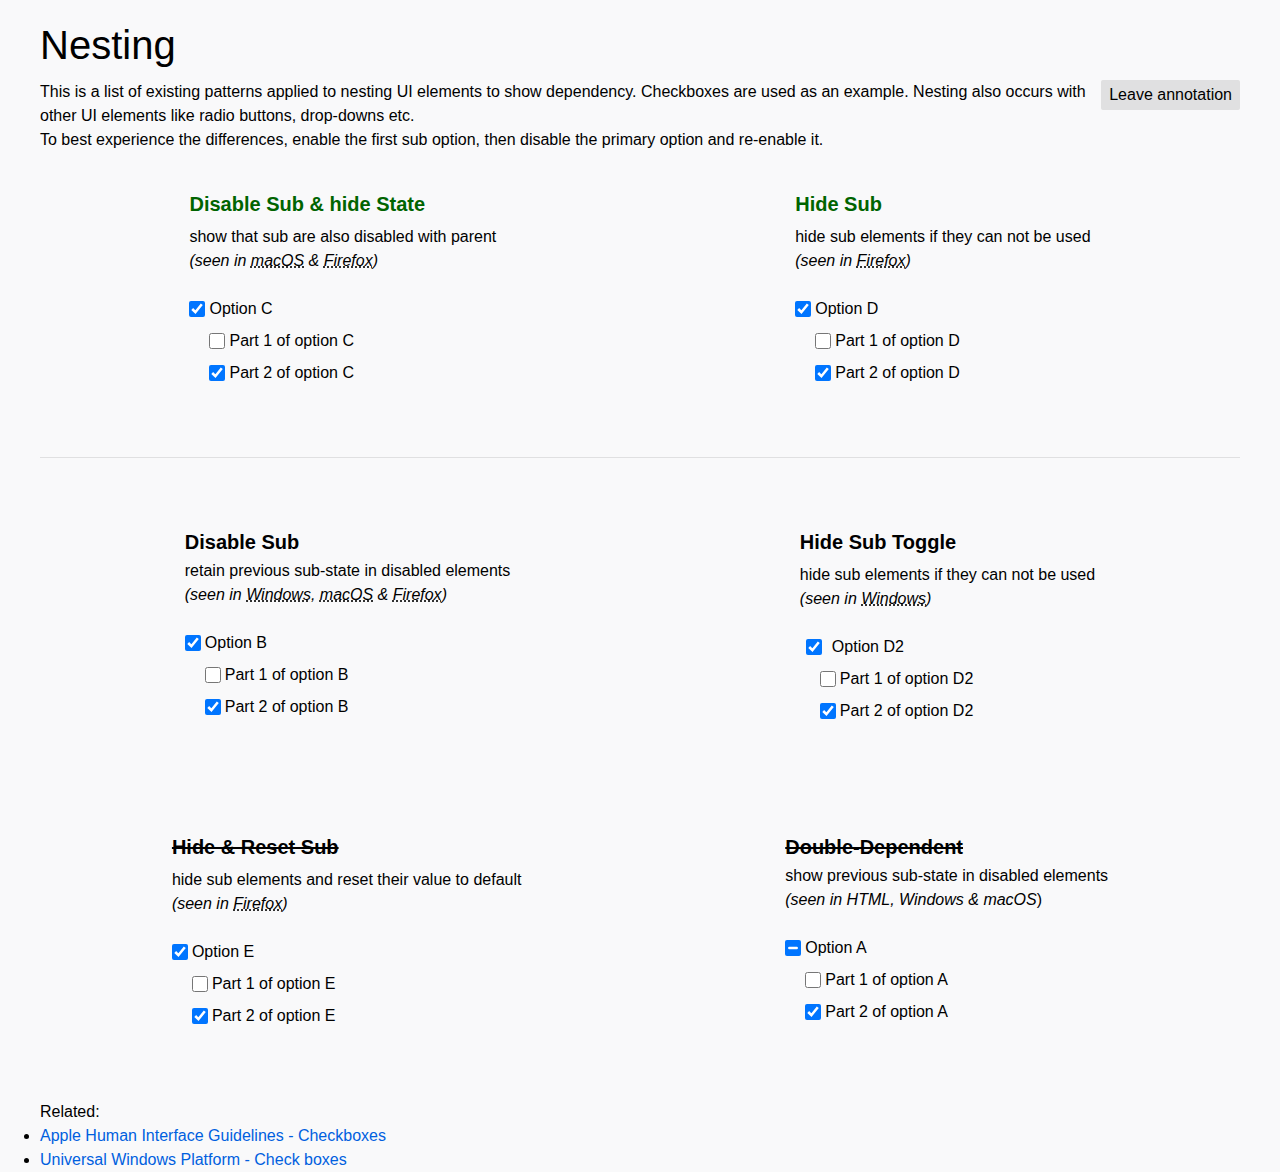
==== commit 7e5ec79f: "[udate] identified top esting patterns" ====
--- a/PDS/components/nesting_UI_elements/index.html
+++ b/PDS/components/nesting_UI_elements/index.html
@@ -19,6 +19,49 @@
   <p>This is a list of existing patterns applied to nesting UI elements to show dependency. Checkboxes are used as an example. Nesting also occurs with other UI elements like radio buttons, drop-downs etc.</p>
   <p>To best experience the differences, enable the first sub option, then disable the primary option and re-enable it.</p>
   <div style="display: flex; flex-wrap: wrap; justify-content: flex-start;">
+
+
+    <div class="container-content">
+      <section id="disable-visible-state">
+        <h2 class="label-section" style="color:darkgreen;">Disable Sub &amp; hide State</h2>
+        <p class="label-section">show that sub are also disabled with parent<br/>
+          <em>(seen in <abbr title="Preferences - App Store">macOS</abbr> &amp; <abbr title="Firefox Preferences - Search Suggestions, Data Collection">Firefox</abbr>)</em><br/>&nbsp;</p>
+        <div class="group-ui-elements item-checkbox">
+          <input id="alluncheck_parent" type="checkbox" checked>
+          <label for="alluncheck_parent">Option C</label>
+        </div>
+        <div class="group-ui-elements item-checkbox subcheckbox">
+          <input id="alluncheck_childA" type="checkbox">
+          <label for="alluncheck_childA">Part 1 of option C</label>
+        </div>
+        <div class="group-ui-elements item-checkbox subcheckbox">
+          <input id="alluncheck_childB" type="checkbox" checked>
+          <label for="alluncheck_childB">Part 2 of option C</label>
+        </div>
+      </section>
+    </div>
+
+    <div class="container-content">
+      <section id="disable-visible-state">
+        <h2 class="label-section" style="color:darkgreen;">Hide Sub</h2>
+        <p class="label-section">hide sub elements if they can not be used<br/>
+          <em>(seen in <abbr title="Firefox Preferences - Performance">Firefox</abbr>)</em><br/>&nbsp;</p>
+        <div class="group-ui-elements item-checkbox">
+          <input id="hidesub_parent" type="checkbox" checked>
+          <label for="hidesub_parent">Option D</label>
+        </div>
+        <div class="group-ui-elements item-checkbox subcheckbox">
+          <input id="hidesub_childA" type="checkbox">
+          <label for="hidesub_childA">Part 1 of option D</label>
+        </div>
+        <div class="group-ui-elements item-checkbox subcheckbox">
+          <input id="hidesub_childB" type="checkbox" checked>
+          <label for="hidesub_childB">Part 2 of option D</label>
+        </div>
+      </section>
+    </div>
+
+<hr/>
 
     <div class="container-content">
       <section id="disable-sub-retain">
@@ -42,47 +85,7 @@
 
     <div class="container-content">
       <section id="disable-visible-state">
-        <h2 class="label-section" style="color:darkgreen;">Disable Sub &amp; hide State</h2>
-        <p class="label-section">show that sub are also disabled with parent<br/>
-          <em>(seen in <abbr title="Preferences - App Store">macOS</abbr> &amp; <abbr title="Firefox Preferences - Search Suggestions, Data Collection">Firefox</abbr>)</em><br/>&nbsp;</p>
-        <div class="group-ui-elements item-checkbox">
-          <input id="alluncheck_parent" type="checkbox" checked>
-          <label for="alluncheck_parent">Option C</label>
-        </div>
-        <div class="group-ui-elements item-checkbox subcheckbox">
-          <input id="alluncheck_childA" type="checkbox">
-          <label for="alluncheck_childA">Part 1 of option C</label>
-        </div>
-        <div class="group-ui-elements item-checkbox subcheckbox">
-          <input id="alluncheck_childB" type="checkbox" checked>
-          <label for="alluncheck_childB">Part 2 of option C</label>
-        </div>
-      </section>
-    </div>
-
-    <div class="container-content">
-      <section id="disable-visible-state">
-        <h2 class="label-section">Hide Sub</h2>
-        <p class="label-section">hide sub elements if they can not be used<br/>
-          <em>(seen in <abbr title="Firefox Preferences - Performance">Firefox</abbr>)</em><br/>&nbsp;</p>
-        <div class="group-ui-elements item-checkbox">
-          <input id="hidesub_parent" type="checkbox" checked>
-          <label for="hidesub_parent">Option D</label>
-        </div>
-        <div class="group-ui-elements item-checkbox subcheckbox">
-          <input id="hidesub_childA" type="checkbox">
-          <label for="hidesub_childA">Part 1 of option D</label>
-        </div>
-        <div class="group-ui-elements item-checkbox subcheckbox">
-          <input id="hidesub_childB" type="checkbox" checked>
-          <label for="hidesub_childB">Part 2 of option D</label>
-        </div>
-      </section>
-    </div>
-
-    <div class="container-content">
-      <section id="disable-visible-state">
-        <h2 class="label-section" style="color:darkgreen;">Hide Sub Toggle</h2>
+        <h2 class="label-section">Hide Sub Toggle</h2>
         <p class="label-section">hide sub elements if they can not be used<br/>
           <em>(seen in <abbr title="Windows 10 Preferences">Windows</abbr>)</em><br/>&nbsp;</p>
         <div class="group-ui-elements item-checkbox">
